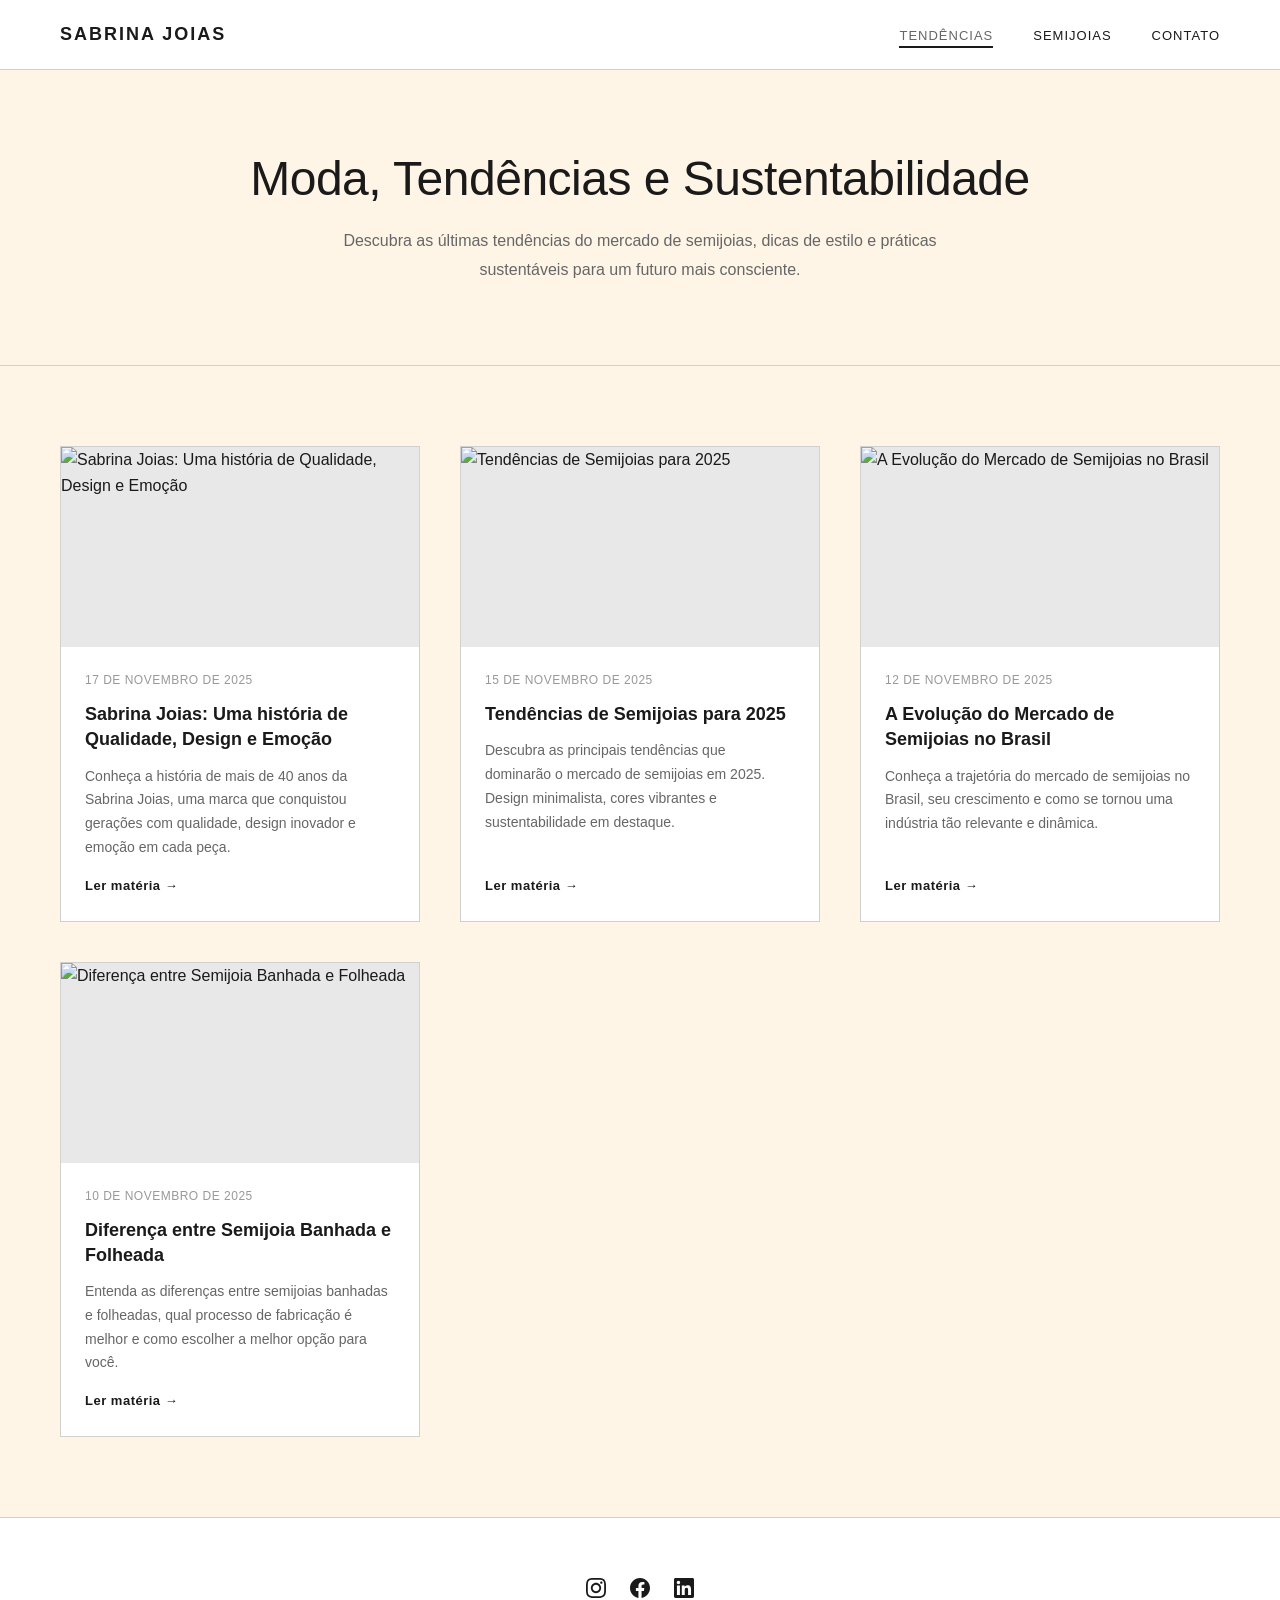
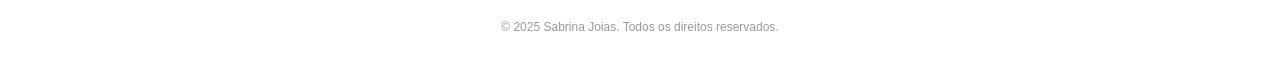
==== index.html @ 620511b4 "Estrutura inicial do blog Sabrina Joias com design minimalista" ====
<!DOCTYPE html>
<html lang="pt-BR">
<head>
    <meta charset="UTF-8">
    <meta name="viewport" content="width=device-width, initial-scale=1.0">
    <title>Sabrina Joias - Blog de Moda e Semijoias</title>
    <link rel="stylesheet" href="styles.css">
</head>
<body>
    <!-- Header -->
    <header class="header">
        <div class="container">
            <div class="logo">
                <h1>SABRINA JOIAS</h1>
            </div>
            <nav class="nav">
                <ul>
                    <li><a href="index.html" class="active">TENDÊNCIAS</a></li>
                    <li><a href="#semijoias">SEMIJOIAS</a></li>
                    <li><a href="#contato">CONTATO</a></li>
                </ul>
            </nav>
        </div>
    </header>

    <!-- Main Content -->
    <main>
        <!-- Hero Section -->
        <section class="hero">
            <div class="container">
                <h2>Moda, Tendências e Sustentabilidade</h2>
                <p>Descubra as últimas tendências do mercado de semijoias, dicas de estilo e práticas sustentáveis para um futuro mais consciente.</p>
            </div>
        </section>

        <!-- Blog Posts Grid -->
        <section class="blog-section">
            <div class="container">
                <div class="posts-grid">
                    <!-- Post 1 -->
                    <article class="post-card">
                        <div class="post-image">
                            <img src="images/post-1.jpg" alt="Sabrina Joias: Uma história de Qualidade, Design e Emoção">
                        </div>
                        <div class="post-content">
                            <span class="post-date">17 de novembro de 2025</span>
                            <h3><a href="posts/post-1.html">Sabrina Joias: Uma história de Qualidade, Design e Emoção</a></h3>
                            <p>Conheça a história de mais de 40 anos da Sabrina Joias, uma marca que conquistou gerações com qualidade, design inovador e emoção em cada peça.</p>
                            <a href="posts/post-1.html" class="read-more">Ler matéria →</a>
                        </div>
                    </article>

                    <!-- Post 2 -->
                    <article class="post-card">
                        <div class="post-image">
                            <img src="images/post-2.jpg" alt="Tendências de Semijoias para 2025">
                        </div>
                        <div class="post-content">
                            <span class="post-date">15 de novembro de 2025</span>
                            <h3><a href="posts/post-2.html">Tendências de Semijoias para 2025</a></h3>
                            <p>Descubra as principais tendências que dominarão o mercado de semijoias em 2025. Design minimalista, cores vibrantes e sustentabilidade em destaque.</p>
                            <a href="posts/post-2.html" class="read-more">Ler matéria →</a>
                        </div>
                    </article>

                    <!-- Post 3 -->
                    <article class="post-card">
                        <div class="post-image">
                            <img src="images/post-3.jpg" alt="A Evolução do Mercado de Semijoias no Brasil">
                        </div>
                        <div class="post-content">
                            <span class="post-date">12 de novembro de 2025</span>
                            <h3><a href="posts/post-3.html">A Evolução do Mercado de Semijoias no Brasil</a></h3>
                            <p>Conheça a trajetória do mercado de semijoias no Brasil, seu crescimento e como se tornou uma indústria tão relevante e dinâmica.</p>
                            <a href="posts/post-3.html" class="read-more">Ler matéria →</a>
                        </div>
                    </article>

                    <!-- Post 4 -->
                    <article class="post-card">
                        <div class="post-image">
                            <img src="images/post-4.jpg" alt="Diferença entre Semijoia Banhada e Folheada">
                        </div>
                        <div class="post-content">
                            <span class="post-date">10 de novembro de 2025</span>
                            <h3><a href="posts/post-4.html">Diferença entre Semijoia Banhada e Folheada</a></h3>
                            <p>Entenda as diferenças entre semijoias banhadas e folheadas, qual processo de fabricação é melhor e como escolher a melhor opção para você.</p>
                            <a href="posts/post-4.html" class="read-more">Ler matéria →</a>
                        </div>
                    </article>
                </div>
            </div>
        </section>
    </main>

    <!-- Footer -->
    <footer class="footer">
        <div class="container">
            <div class="footer-content">
                <div class="social-links">
                    <a href="https://instagram.com" target="_blank" aria-label="Instagram">
                        <svg viewBox="0 0 24 24" width="20" height="20">
                            <path fill="currentColor" d="M12 2.163c3.204 0 3.584.012 4.85.07 3.252.148 4.771 1.691 4.919 4.919.058 1.265.069 1.645.069 4.849 0 3.205-.012 3.584-.069 4.849-.149 3.225-1.664 4.771-4.919 4.919-1.266.058-1.644.07-4.85.07-3.204 0-3.584-.012-4.849-.07-3.26-.149-4.771-1.699-4.919-4.92-.058-1.265-.07-1.644-.07-4.849 0-3.204.013-3.583.07-4.849.149-3.227 1.664-4.771 4.919-4.919 1.266-.057 1.645-.069 4.849-.069zm0-2.163c-3.259 0-3.667.014-4.947.072-4.358.2-6.78 2.618-6.98 6.98-.059 1.281-.073 1.689-.073 4.948 0 3.259.014 3.668.072 4.948.2 4.358 2.618 6.78 6.98 6.98 1.281.058 1.689.072 4.948.072 3.259 0 3.668-.014 4.948-.072 4.354-.2 6.782-2.618 6.979-6.98.059-1.28.073-1.689.073-4.948 0-3.259-.014-3.667-.072-4.947-.196-4.354-2.617-6.78-6.979-6.98-1.281-.059-1.69-.073-4.949-.073zm0 5.838c-3.403 0-6.162 2.759-6.162 6.162s2.759 6.163 6.162 6.163 6.162-2.759 6.162-6.163c0-3.403-2.759-6.162-6.162-6.162zm0 10.162c-2.209 0-4-1.79-4-4 0-2.209 1.791-4 4-4s4 1.791 4 4c0 2.21-1.791 4-4 4zm6.406-11.845c-.796 0-1.441.645-1.441 1.44s.645 1.44 1.441 1.44c.795 0 1.439-.645 1.439-1.44s-.644-1.44-1.439-1.44z"/>
                        </svg>
                    </a>
                    <a href="https://facebook.com" target="_blank" aria-label="Facebook">
                        <svg viewBox="0 0 24 24" width="20" height="20">
                            <path fill="currentColor" d="M24 12.073c0-6.627-5.373-12-12-12s-12 5.373-12 12c0 5.99 4.388 10.954 10.125 11.854v-8.385H7.078v-3.47h3.047V9.43c0-3.007 1.792-4.669 4.533-4.669 1.312 0 2.686.235 2.686.235v2.953H15.83c-1.491 0-1.956.925-1.956 1.874v2.25h3.328l-.532 3.47h-2.796v8.385C19.612 23.027 24 18.062 24 12.073z"/>
                        </svg>
                    </a>
                    <a href="https://linkedin.com" target="_blank" aria-label="LinkedIn">
                        <svg viewBox="0 0 24 24" width="20" height="20">
                            <path fill="currentColor" d="M20.447 20.452h-3.554v-5.569c0-1.328-.027-3.037-1.852-3.037-1.853 0-2.136 1.445-2.136 2.939v5.667H9.351V9h3.414v1.561h.046c.477-.9 1.637-1.85 3.37-1.85 3.601 0 4.267 2.37 4.267 5.455v6.286zM5.337 7.433c-1.144 0-2.063-.926-2.063-2.065 0-1.138.92-2.063 2.063-2.063 1.14 0 2.064.925 2.064 2.063 0 1.139-.925 2.065-2.064 2.065zm1.782 13.019H3.555V9h3.564v11.452zM22.225 0H1.771C.792 0 0 .774 0 1.729v20.542C0 23.227.792 24 1.771 24h20.451C23.2 24 24 23.227 24 22.271V1.729C24 .774 23.2 0 22.225 0z"/>
                        </svg>
                    </a>
                </div>
                <p class="copyright">© 2025 Sabrina Joias. Todos os direitos reservados.</p>
            </div>
        </section>
    </footer>
</body>
</html>
---- styles.css ----
/* ============================================
   SABRINA JOIAS - BLOG STYLES
   Design Minimalista: Preto, Branco e Amarelo
   ============================================ */

:root {
    --primary-black: #1a1a1a;
    --primary-white: #ffffff;
    --bg-yellow: #fef5e7;
    --accent-gray: #e8e8e8;
    --text-gray: #666666;
    --text-light-gray: #999999;
    --border-color: #d0d0d0;
}

* {
    margin: 0;
    padding: 0;
    box-sizing: border-box;
}

html {
    scroll-behavior: smooth;
}

body {
    font-family: -apple-system, BlinkMacSystemFont, 'Segoe UI', 'Roboto', 'Oxygen', 'Ubuntu', 'Cantarell', sans-serif;
    background-color: var(--bg-yellow);
    color: var(--primary-black);
    line-height: 1.6;
}

/* ============================================
   CONTAINER & LAYOUT
   ============================================ */

.container {
    max-width: 1200px;
    margin: 0 auto;
    padding: 0 20px;
}

/* ============================================
   HEADER & NAVIGATION
   ============================================ */

.header {
    background-color: var(--primary-white);
    border-bottom: 1px solid var(--border-color);
    position: sticky;
    top: 0;
    z-index: 100;
    padding: 20px 0;
}

.header .container {
    display: flex;
    justify-content: space-between;
    align-items: center;
}

.logo h1 {
    font-size: 18px;
    font-weight: 700;
    letter-spacing: 2px;
    color: var(--primary-black);
}

.nav ul {
    display: flex;
    list-style: none;
    gap: 40px;
}

.nav a {
    text-decoration: none;
    color: var(--primary-black);
    font-size: 13px;
    font-weight: 500;
    letter-spacing: 1px;
    transition: color 0.3s ease;
    position: relative;
}

.nav a:hover,
.nav a.active {
    color: var(--text-gray);
}

.nav a.active::after {
    content: '';
    position: absolute;
    bottom: -5px;
    left: 0;
    width: 100%;
    height: 2px;
    background-color: var(--primary-black);
}

/* ============================================
   HERO SECTION
   ============================================ */

.hero {
    background-color: var(--bg-yellow);
    padding: 80px 0;
    text-align: center;
    border-bottom: 1px solid var(--border-color);
}

.hero h2 {
    font-size: 48px;
    font-weight: 300;
    line-height: 1.2;
    margin-bottom: 20px;
    color: var(--primary-black);
    letter-spacing: -0.5px;
}

.hero p {
    font-size: 16px;
    color: var(--text-gray);
    max-width: 600px;
    margin: 0 auto;
    line-height: 1.8;
}

/* ============================================
   BLOG SECTION & GRID
   ============================================ */

.blog-section {
    padding: 80px 0;
    background-color: var(--bg-yellow);
}

.posts-grid {
    display: grid;
    grid-template-columns: repeat(auto-fit, minmax(280px, 1fr));
    gap: 40px;
}

@media (max-width: 768px) {
    .posts-grid {
        grid-template-columns: 1fr;
        gap: 30px;
    }
}

/* ============================================
   POST CARD
   ============================================ */

.post-card {
    background-color: var(--primary-white);
    border: 1px solid var(--border-color);
    transition: all 0.3s ease;
    display: flex;
    flex-direction: column;
    height: 100%;
}

.post-card:hover {
    box-shadow: 0 8px 24px rgba(0, 0, 0, 0.08);
    border-color: var(--primary-black);
}

.post-image {
    width: 100%;
    height: 200px;
    overflow: hidden;
    background-color: var(--accent-gray);
}

.post-image img {
    width: 100%;
    height: 100%;
    object-fit: cover;
    transition: transform 0.3s ease;
}

.post-card:hover .post-image img {
    transform: scale(1.05);
}

.post-content {
    padding: 24px;
    display: flex;
    flex-direction: column;
    flex-grow: 1;
}

.post-date {
    font-size: 12px;
    color: var(--text-light-gray);
    text-transform: uppercase;
    letter-spacing: 0.5px;
    margin-bottom: 12px;
}

.post-card h3 {
    font-size: 18px;
    font-weight: 600;
    line-height: 1.4;
    margin-bottom: 12px;
    color: var(--primary-black);
}

.post-card h3 a {
    color: inherit;
    text-decoration: none;
    transition: color 0.3s ease;
}

.post-card h3 a:hover {
    color: var(--text-gray);
}

.post-card p {
    font-size: 14px;
    color: var(--text-gray);
    line-height: 1.7;
    margin-bottom: 16px;
    flex-grow: 1;
}

.read-more {
    font-size: 13px;
    color: var(--primary-black);
    text-decoration: none;
    font-weight: 600;
    letter-spacing: 0.5px;
    transition: color 0.3s ease;
    align-self: flex-start;
}

.read-more:hover {
    color: var(--text-gray);
}

/* ============================================
   FOOTER
   ============================================ */

.footer {
    background-color: var(--primary-white);
    border-top: 1px solid var(--border-color);
    padding: 60px 0 40px;
}

.footer-content {
    display: flex;
    flex-direction: column;
    align-items: center;
    gap: 20px;
}

.social-links {
    display: flex;
    gap: 24px;
    justify-content: center;
}

.social-links a {
    color: var(--primary-black);
    transition: color 0.3s ease;
    display: flex;
    align-items: center;
    justify-content: center;
}

.social-links a:hover {
    color: var(--text-gray);
}

.copyright {
    font-size: 12px;
    color: var(--text-light-gray);
    text-align: center;
}

/* ============================================
   RESPONSIVE DESIGN
   ============================================ */

@media (max-width: 768px) {
    .header .container {
        flex-direction: column;
        gap: 20px;
    }

    .nav ul {
        gap: 20px;
    }

    .hero h2 {
        font-size: 32px;
    }

    .hero {
        padding: 60px 0;
    }

    .blog-section {
        padding: 60px 0;
    }
}

@media (max-width: 480px) {
    .logo h1 {
        font-size: 16px;
    }

    .nav ul {
        gap: 15px;
    }

    .nav a {
        font-size: 12px;
    }

    .hero h2 {
        font-size: 24px;
    }

    .hero p {
        font-size: 14px;
    }

    .post-card h3 {
        font-size: 16px;
    }

    .post-card p {
        font-size: 13px;
    }
}

/* ============================================
   UTILITY CLASSES
   ============================================ */

a {
    color: inherit;
}

img {
    max-width: 100%;
    height: auto;
    display: block;
}

/* ============================================
   ANIMATIONS
   ============================================ */

@keyframes fadeIn {
    from {
        opacity: 0;
        transform: translateY(10px);
    }
    to {
        opacity: 1;
        transform: translateY(0);
    }
}

.post-card {
    animation: fadeIn 0.6s ease-out;
}
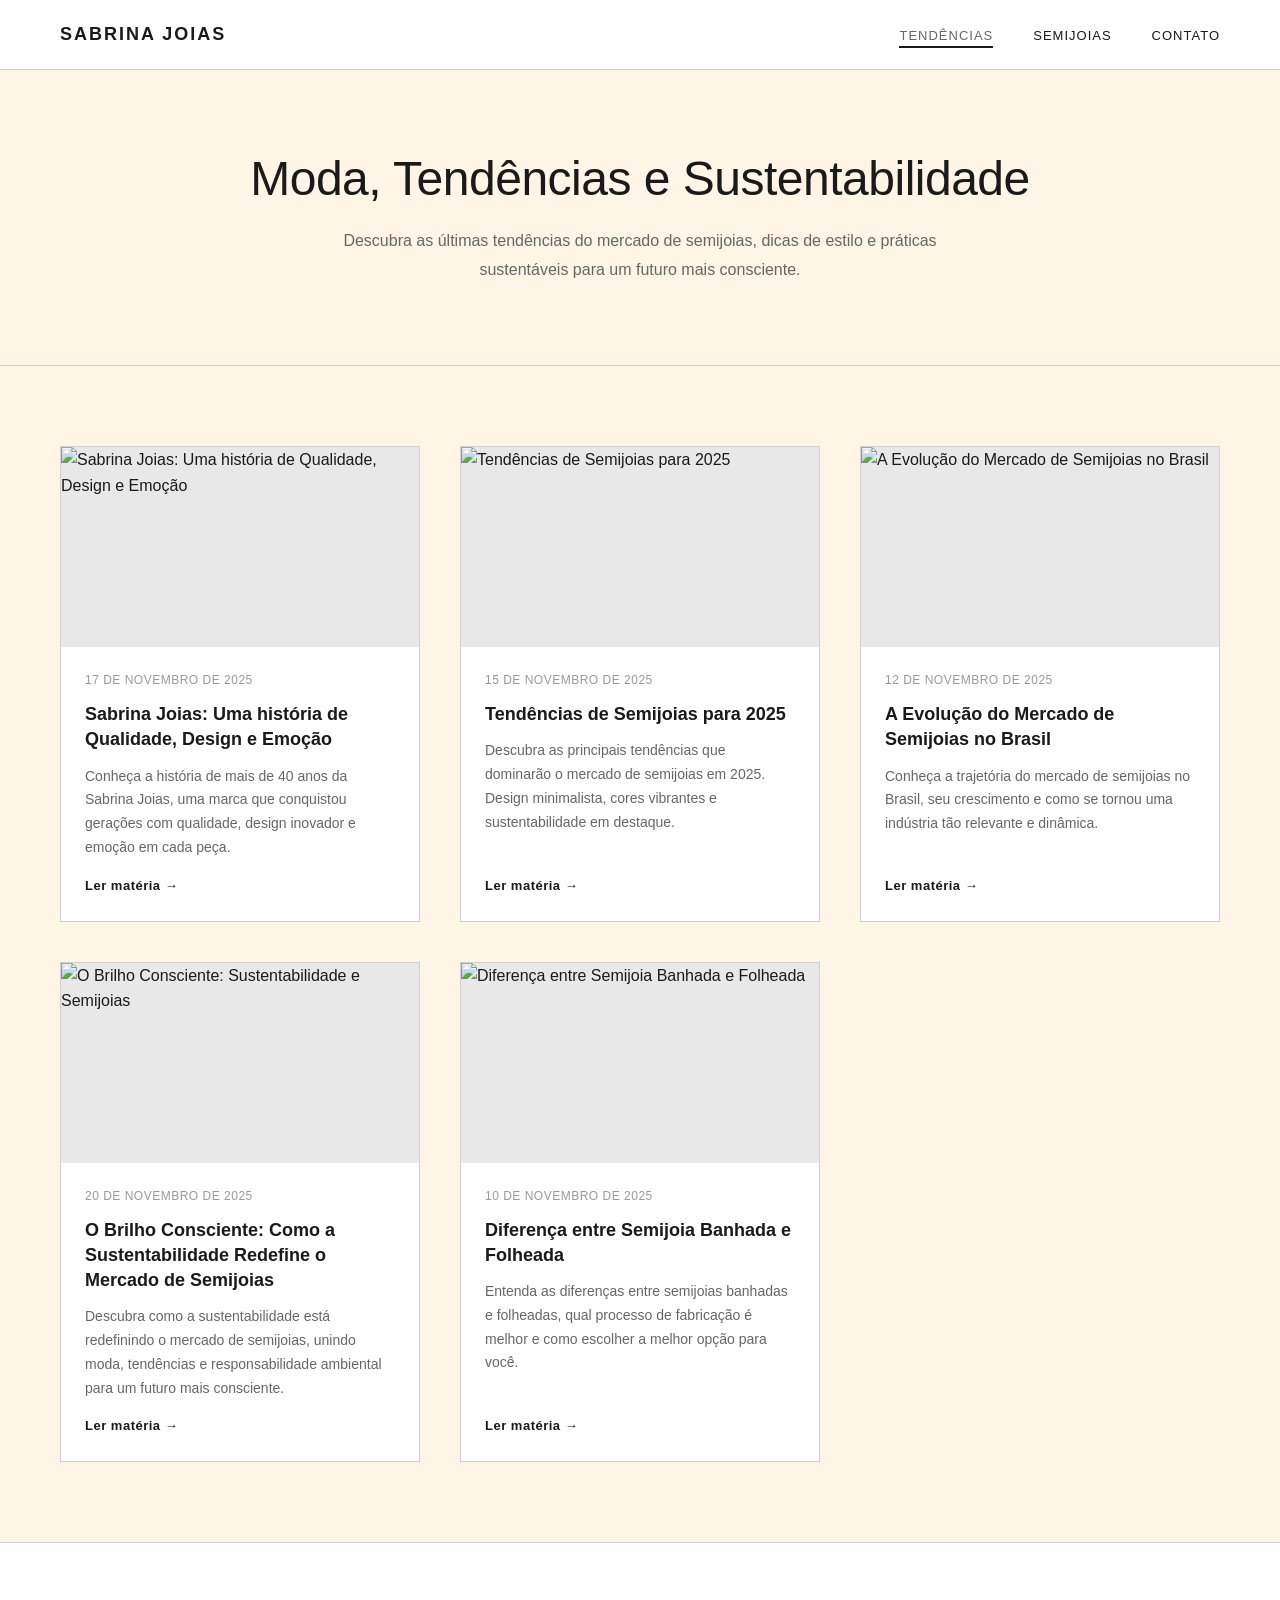
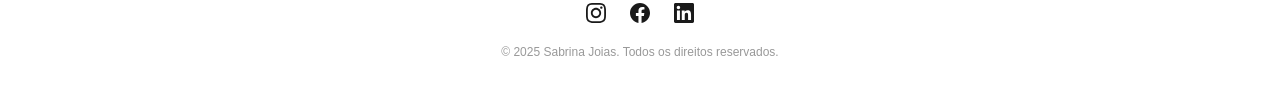
==== commit bca9bba1: "Adicionando novo post sobre sustentabilidade em semijoias" ====
--- a/index.html
+++ b/index.html
@@ -76,6 +76,20 @@
                         </div>
                     </article>
 
+                    <!-- Post 5 -->
+
+                    <article class="post-card">
+                        <div class="post-image">
+                            <img src="images/post-5.jpg" alt="O Brilho Consciente: Sustentabilidade e Semijoias">
+                        </div>
+                        <div class="post-content">
+                            <span class="post-date">20 de novembro de 2025</span>
+                            <h3><a href="posts/post-5.html">O Brilho Consciente: Como a Sustentabilidade Redefine o Mercado de Semijoias</a></h3>
+                            <p>Descubra como a sustentabilidade está redefinindo o mercado de semijoias, unindo moda, tendências e responsabilidade ambiental para um futuro mais consciente.</p>
+                            <a href="posts/post-5.html" class="read-more">Ler matéria →</a>
+                        </div>
+                    </article>
+
                     <!-- Post 4 -->
                     <article class="post-card">
                         <div class="post-image">
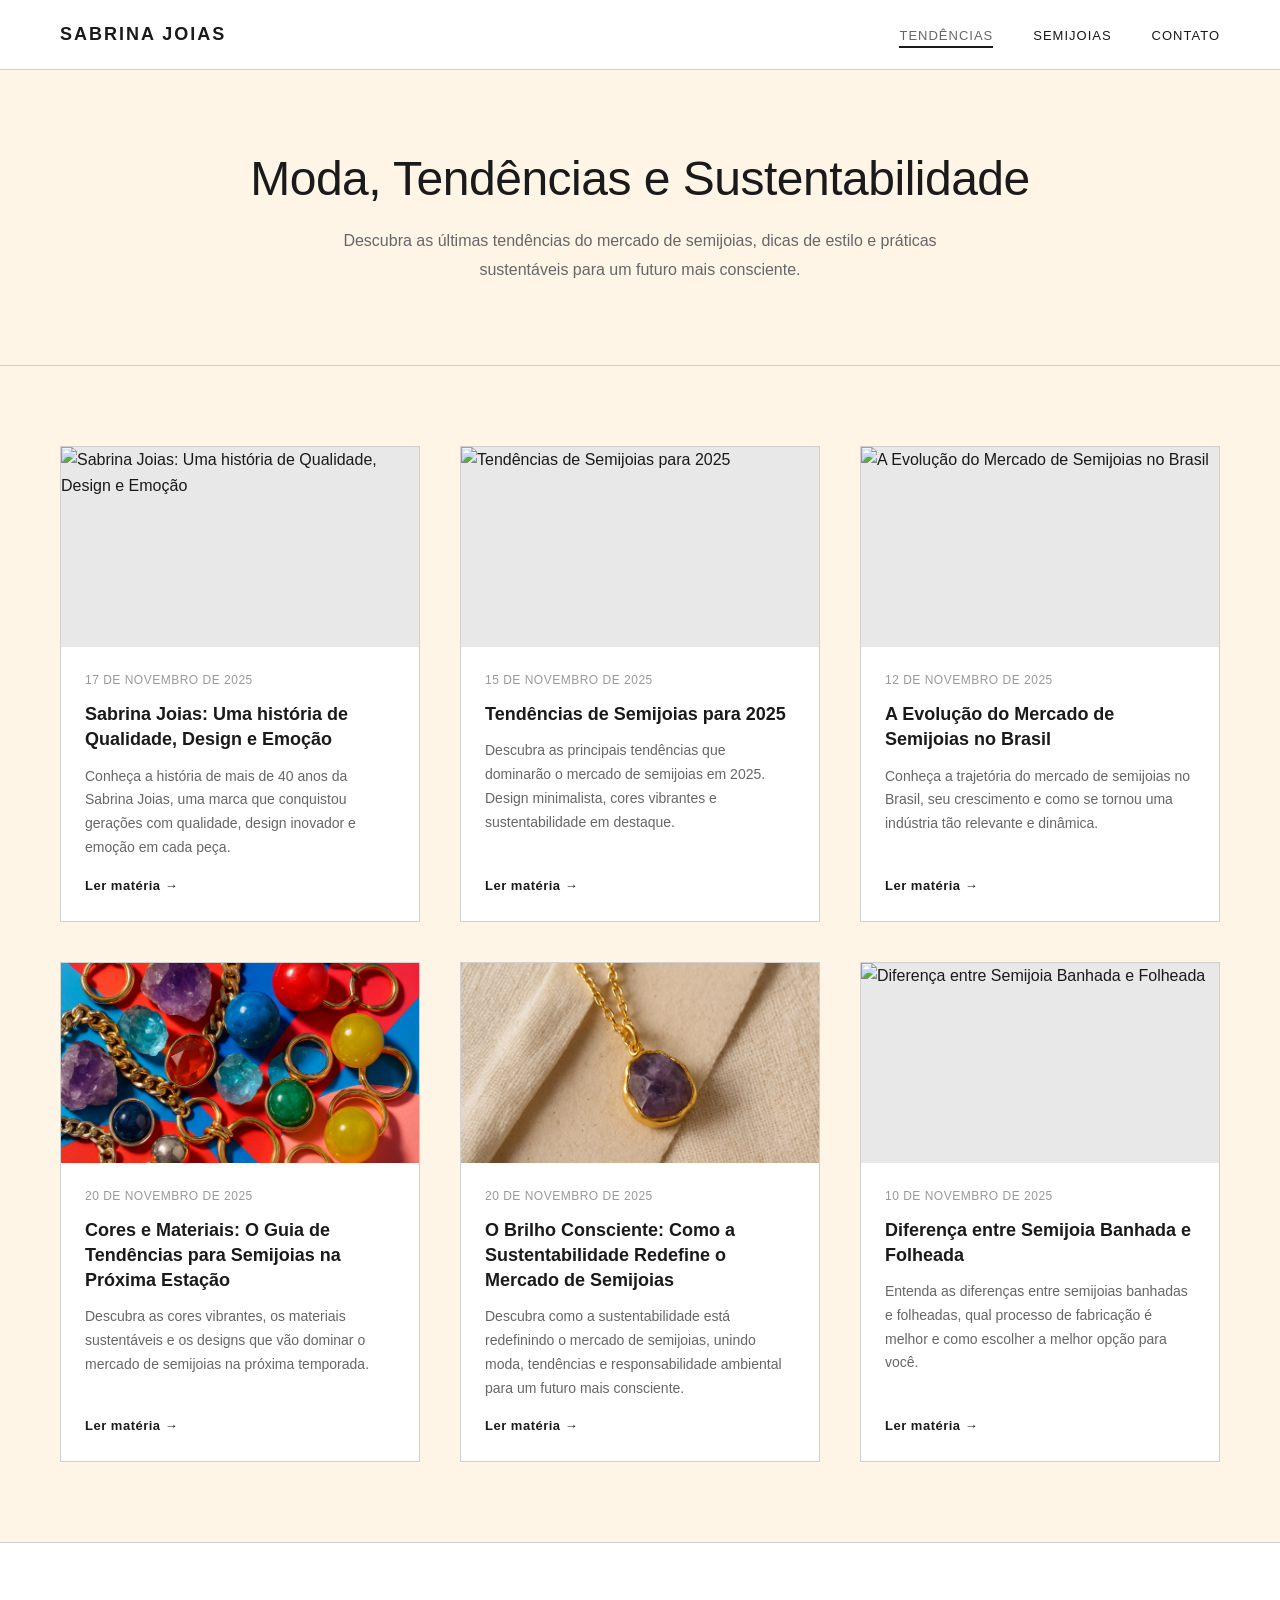
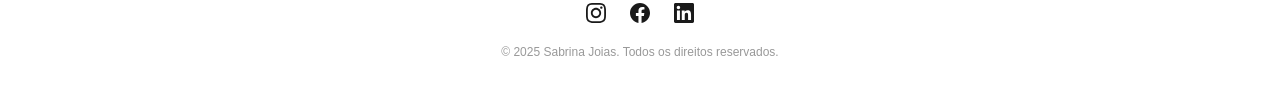
==== commit f53517b4: "Adicionando novo post sobre tendências de cores e materiais para semijoias na próxima estação" ====
--- a/index.html
+++ b/index.html
@@ -76,6 +76,19 @@
                         </div>
                     </article>
 
+                    <!-- Post 6 -->
+                    <article class="post-card">
+                        <div class="post-image">
+                            <img src="images/post-6.jpg" alt="Tendências de Cores e Materiais para Semijoias na Próxima Estação">
+                        </div>
+                        <div class="post-content">
+                            <span class="post-date">20 de novembro de 2025</span>
+                            <h3><a href="posts/post-6.html">Cores e Materiais: O Guia de Tendências para Semijoias na Próxima Estação</a></h3>
+                            <p>Descubra as cores vibrantes, os materiais sustentáveis e os designs que vão dominar o mercado de semijoias na próxima temporada.</p>
+                            <a href="posts/post-6.html" class="read-more">Ler matéria →</a>
+                        </div>
+                    </article>
+
                     <!-- Post 5 -->
 
                     <article class="post-card">
